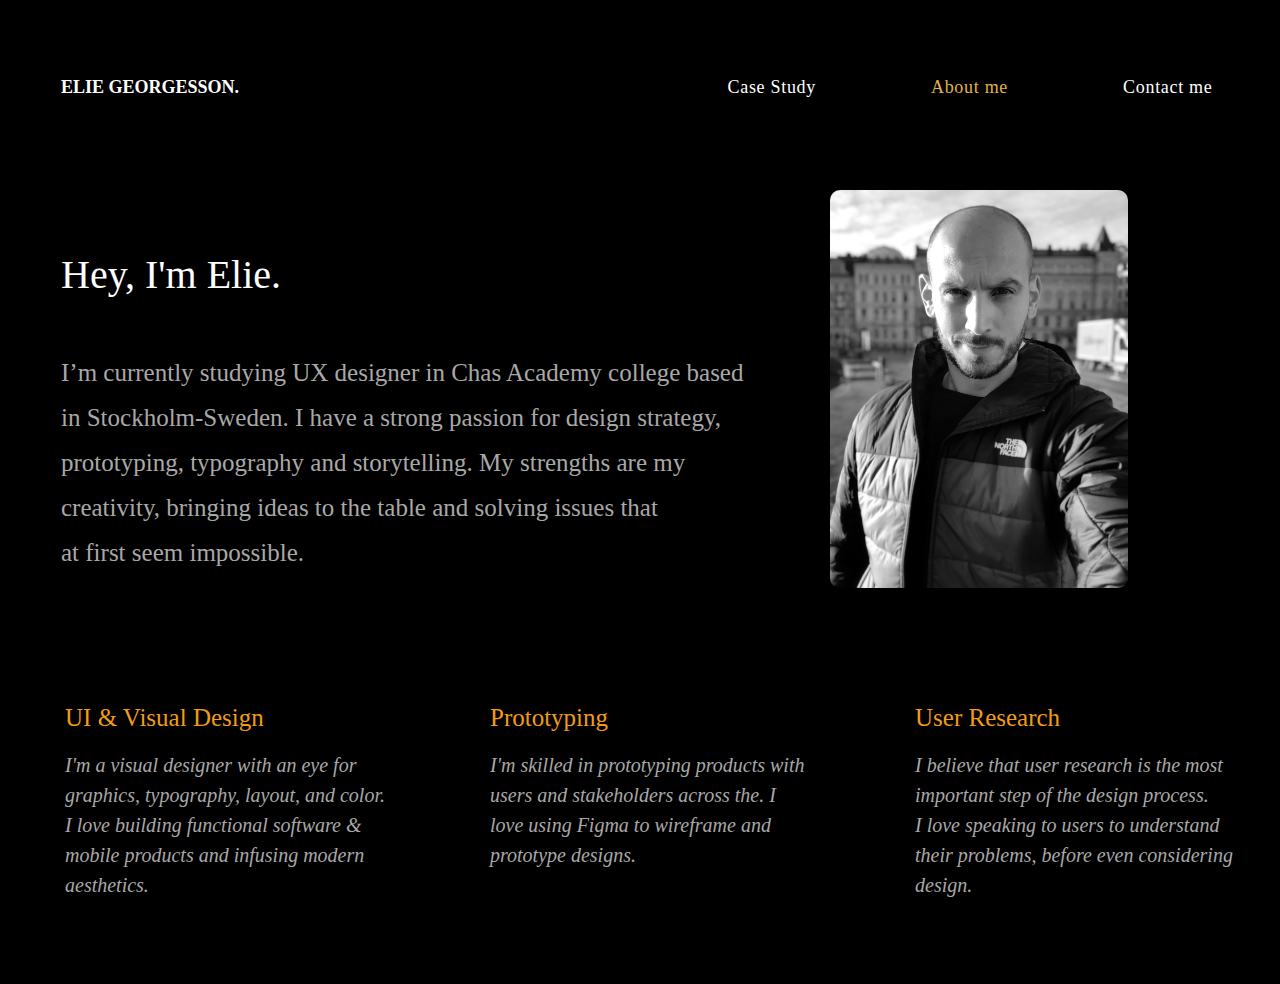
==== Aboutme.html @ 44b92f6e "first commit" ====
<!DOCTYPE html>
<html lang="en">

<head>
    <meta charset="UTF-8">
    <meta http-equiv="X-UA-Compatible" content="IE=edge">
    <meta name="viewport" content="width=device-width, initial-scale=1.0">
    <title>About Me</title>
    <link rel="stylesheet" href="style.css">

</head>

<body>


    <div class="eliegeorgesson2"> ELIE GEORGESSON.
        <a href="index.html"><span class="link"></span></a>
    </div>
    <!-- <div>-taggen som en behållare för HTML element med span class och a href för att kunna gå tillbacka till startsidan när man trycker på ELIE GEORGESSON.-->


    <nav>
        <a href="Casestudy.html">Case Study</a>
        <a href="Aboutme.html" style="color:#e0b445;">About me</a>
        <!-- Jag har använt style för att hjälpa användaren att veta på vilken sida finns dem. -->
        <a href="Contactme.html">Contact me</a>
    </nav>



    <div>
        <h1 id="Hey-Im-Elie">Hey, I'm Elie. </h1>
        <p1 id="Imstudying"> I’m currently studying UX designer in Chas Academy college based in
            Stockholm-Sweden.
            I have a strong passion for design strategy,<br> prototyping, typography and storytelling. My strengths
            are my <br>creativity, bringing ideas to the table and solving issues
            that<br> at first seem impossible.
        </p1>
    </div>
    <!-- h och p element med id för att kunna  styla det som jag vill i css. Dessutom br element för att kunna skapa radbrytning i texten -->

    <div>
        <img class="myprofile2" src="Image/Myporile2.jpg" alt="ElieGeorgesson picture" />
        <!-- src attribute för att ange var innehåll som ska laddas av webbsidan kan hittas -->
    </div>
    <div>
        <h2 id="UI">UI & Visual Design </h2>
        <p2 id="UIpro"> I'm a visual designer with an eye for graphics, typography, layout, and color. I
            love building functional software & mobile products and infusing modern aesthetics.</p2>

        <h3 id="Prototyping">Prototyping </h3>
        <p3 id="prototyping-products">I'm skilled in prototyping products with users and stakeholders across the. I
            love using Figma to wireframe and prototype designs.</p3>

        <h3 id="uxresearch">User Research </h3>
        <p3 id="user-research"> I believe that user research is the most important step of the design process.<br> I
            love speaking to users to understand their problems, before even considering design.
        </p3> <!--  p element med id för att kunna  styla det som jag vill i css-->


    </div>

</body>

</html>
---- style.css ----
body {
  background-color: #000000;
}

nav {

  position: absolute;
  width: 90px;
  height: 21px;
  left: 670px;
  top: 77px;
  min-width: 600px;
  display: flex;
  align-items: center;
  justify-content: space-around;
  margin: auto;

}

a {
  color: white;
  min-width: 60px;
  text-decoration: none;
  font-family: Roboto;
  color: #ffffff;
  font-size: 18px;
  letter-spacing: 0.7px;
  padding: 0px;
}

a:hover {
  color: #e0b445;
}

.elie-georgesson {
  position: absolute;
  width: 200px;
  height: 21px;
  left: 61px;
  top: 77px;
  font-family: Roboto;
  font-style: normal;
  font-weight: bold;
  font-size: 18px;
  line-height: 21px;
  color: white;
  margin: auto;
}

/* Media Query for Mobile Devices */
@media  (max-width: 480px) {
  div.elie-georgesson {
    position: absolute;
    width: 144px;
    height: 20px;
    left: 21px;
    top: 60px;
    font-family: Roboto;
    font-style: normal;
    font-weight: bold;
    font-size: 14px;
    line-height: 20px;

}
}

/* Media Query for Tablets Ipads portrait mode 
@media (min-width: 768px) and (max-width: 1024px){
  div.elie-georgesson {
    position: absolute;
    width: 200px;
    height: 21px;
    left: 61px;
    top: 77px;
    font-family: Roboto;
    font-style: normal;
    font-weight: bold;
    font-size: 14px;
    line-height: 21px;
    color: rgb(255, 255, 255);
    margin: auto;
    flex: content;
  }
}*/


.elie-georgeson-is-a {
  color: white;
  font-family: Rufina;
  font-size: 30px;
  font-weight: normal;
  position: absolute;
  width: 800px;
  height: 196px;
  left: 61px;
  top: 300px;
  line-height: 49px;
  margin: auto;
}

.span0 {
  color: #e0b445;
}

/* Media Query for Mobile Devices */
@media  (max-width: 480px) {
  .elie-georgeson-is-a {
    color: white;
    font-family: Rufina;
    font-size: 22px;
    font-weight: normal;
    position: absolute;
    width: 330px;
    height: 196px;
    left: 21px;
    top: 176px;
    line-height: 37px;
    text-justify: auto;
    word-spacing: 4px;
  }
  br{
    display: none;
  }
}

.myprofile {
  position: absolute;
  width: 381px;
  height: 529px;
  left: 750px;
  top: 150px;
  margin: auto;
}

/* Media Query for Mobile Devices */
@media  (max-width: 480px) {
  .myprofile {
    height: 361px;
    width: 247px;
    left: 67px;
    top: 391px;
    border-radius: 0px;
    position: absolute;
    left: 17.87%;
    right: 16.27%;
    top: 450px;
    bottom: 7.39%;
    width: auto;
  
    
  }
  
}

.flex-row-social-media-logos {
  align-items: center;
  display: flex;
  margin-left: 490px;
  margin-top: 700px;
  min-width: 200px;
  justify-content: initial;



}

.linkedin {

  width: 50px;
  height: 50px;
  margin: 20px;

}

.github {

  width: 34px;
  height: 34px;
  margin: 20px;

}

.twitter {

  width: 30px;
  height: 25px;
  margin: 20px;
}

.eliegeorgesson2 {
  position: absolute;
  width: 200px;
  height: 21px;
  left: 61px;
  top: 77px;
  font-family: Roboto;
  font-style: normal;
  font-weight: bold;
  font-size: 18px;
  line-height: 21px;
  color: white;
  margin: auto;
}

.link {
  position: absolute;
  width: 100%;
  height: 200%;
  top: 0;
  left: 0;
  z-index: 1;
}

#heartaerospaceuxuicasestudy {
  color: white;
  position: absolute;
  width: 511px;
  height: 51px;
  left: 47px;
  top: 250px;
  font-family: Roboto;
  font-style: normal;
  font-weight: bold;
  font-size: 30px;
  text-align: justify;
  text-indent: 17px;
  margin: auto;

}

#casestudydesciption {
  color: white;
  position: absolute;
  width: 511px;
  height: 136px;
  left: 61px;
  top: 330px;
  font-family: Roboto;
  font-style: normal;
  font-weight: lighter;
  font-size: 20px;
  line-height: 30px;
  text-align: justify;
  text-indent: 17px;
  margin: auto;

}

#commingsoon {
  color: white;
  opacity: 0.5;
  position: absolute;
  width: 511px;
  height: 51px;
  left: 400px;
  top: 500px;
  font-family: Roboto;
  font-style: normal;
  font-weight: bold;
  font-size: 20px;
  margin: auto;

}

#mockup {
  position: absolute;
  width: 500px;
  height: 400px;
  left: 725px;
  top: 180px;
  margin: auto;
}


#Hey-Im-Elie {
  color: white;
  font-family: Rufina;
  font-size: 40px;
  font-weight: normal;
  position: absolute;
  width: 300px;
  height: 196px;
  left: 61px;
  top: 250px;
  line-height: 49px;
  margin: auto;
}

#Imstudying {
  color: rgb(168, 168, 168);
  font-family: Roboto;
  font-size: 25px;
  font-weight: normal;
  position: absolute;
  width: 685px;
  height: 196px;
  left: 61px;
  top: 350px;
  line-height: 45px;
  margin: auto;
}

.myprofile2 {
  position: absolute;
  width: 298px;
  height: 398px;
  left: 830px;
  top: 190px;
  margin: auto;
  border-radius: 10px;
}

#UI {
  color: rgb(241, 156, 20);
  font-family: Roboto;
  font-size: 25px;
  font-weight: normal;
  position: absolute;
  width: 250px;
  height: 196px;
  left: 65px;
  top: 700px;
  line-height: 35px;
  margin: auto;
}

#UIpro {
  position: absolute;
  width: 320px;
  height: 234px;
  left: 65px;
  top: 750px;
  font-family: Roboto;
  font-style: italic;
  font-weight: 300;
  font-size: 20px;
  line-height: 30px;
  color: rgb(168, 168, 168);
  margin: auto;

}

#Prototyping {
  color: rgb(241, 156, 20);
  font-family: Roboto;
  font-size: 25px;
  font-weight: normal;
  position: absolute;
  width: 250px;
  height: 196px;
  left: 490px;
  top: 700px;
  line-height: 35px;
  margin: auto;
}

#prototyping-products {
  position: absolute;
  width: 320px;
  height: 234px;
  left: 490px;
  top: 750px;
  font-family: Roboto;
  font-style: italic;
  font-weight: 300;
  font-size: 20px;
  line-height: 30px;
  color: rgb(168, 168, 168);
  margin: auto;
}

#uxresearch {
  color: rgb(241, 156, 20);
  font-family: Roboto;
  font-size: 25px;
  font-weight: normal;
  position: absolute;
  width: 250px;
  height: 196px;
  left: 915px;
  top: 700px;
  line-height: 35px;
  margin: auto;
}

#user-research {
  position: absolute;
  width: 320px;
  height: 234px;
  left: 915px;
  top: 750px;
  font-family: Roboto;
  font-style: italic;
  font-weight: 300;
  font-size: 20px;
  line-height: 30px;
  color: rgb(168, 168, 168);
  margin: auto;
}

#inputname {
  background-color: black;
  font-size: 18px;
  color: white;
  border-color: white;
  border-radius: 4px;
  position: absolute;
  width: 850px;
  height: 40px;
  left: 200px;
  top: 240px;
  margin: auto;
}

#yourname {
  color: white;
  font-size: 18px;
  letter-spacing: 0.7px;
  position: absolute;
  width: 700px;
  height: 40px;
  left: 200px;
  top: 200px;
  margin: auto;
  font-family: Roboto;

}

#inputemail {
  background-color: black;
  font-size: 18px;
  color: rgb(255, 255, 255);
  border-color: white;
  border-radius: 4px;
  position: absolute;
  width: 850px;
  height: 40px;
  left: 200px;
  top: 380px;
  margin: auto;
}

#youremail {
  color: white;
  font-size: 18px;
  letter-spacing: 0.7px;
  position: absolute;
  width: 700px;
  height: 40px;
  left: 200px;
  top: 340px;
  margin: auto;
  font-family: Roboto;

}

#inputsubject {
  background-color: black;
  font-size: 18px;
  color: white;
  border-color: white;
  border-radius: 4px;
  position: absolute;
  width: 850px;
  height: 40px;
  left: 200px;
  top: 520px;
  margin: auto;
}

#subject {
  color: white;
  font-size: 18px;
  letter-spacing: 0.7px;
  position: absolute;
  width: 700px;
  height: 40px;
  left: 200px;
  top: 480px;
  margin: auto;
  font-family: Roboto;

}

#inputmessage {
  background-color: black;
  font-size: 18px;
  color: white;
  border-color: white;
  border-radius: 4px;
  position: absolute;
  width: 850px;
  height: 250px;
  left: 200px;
  top: 700px;


}

#yourmessage {
  color: white;
  font-size: 18px;
  letter-spacing: 0.7px;
  position: absolute;
  width: 700px;
  height: 40px;
  left: 200px;
  top: 650px;
  margin: auto;
  font-family: Roboto;

}

#sendbutton {

  position: relative;
  left: 190px;
  border: none;
  color: black;
  padding: 16px 32px;
  text-align: center;
  display: inline-block;
  margin: 1000px 2px 50px;
  cursor: pointer;
  font-size: 18px;
  width: 150px;
  border-radius: 5px;
  font-family: Roboto;

}
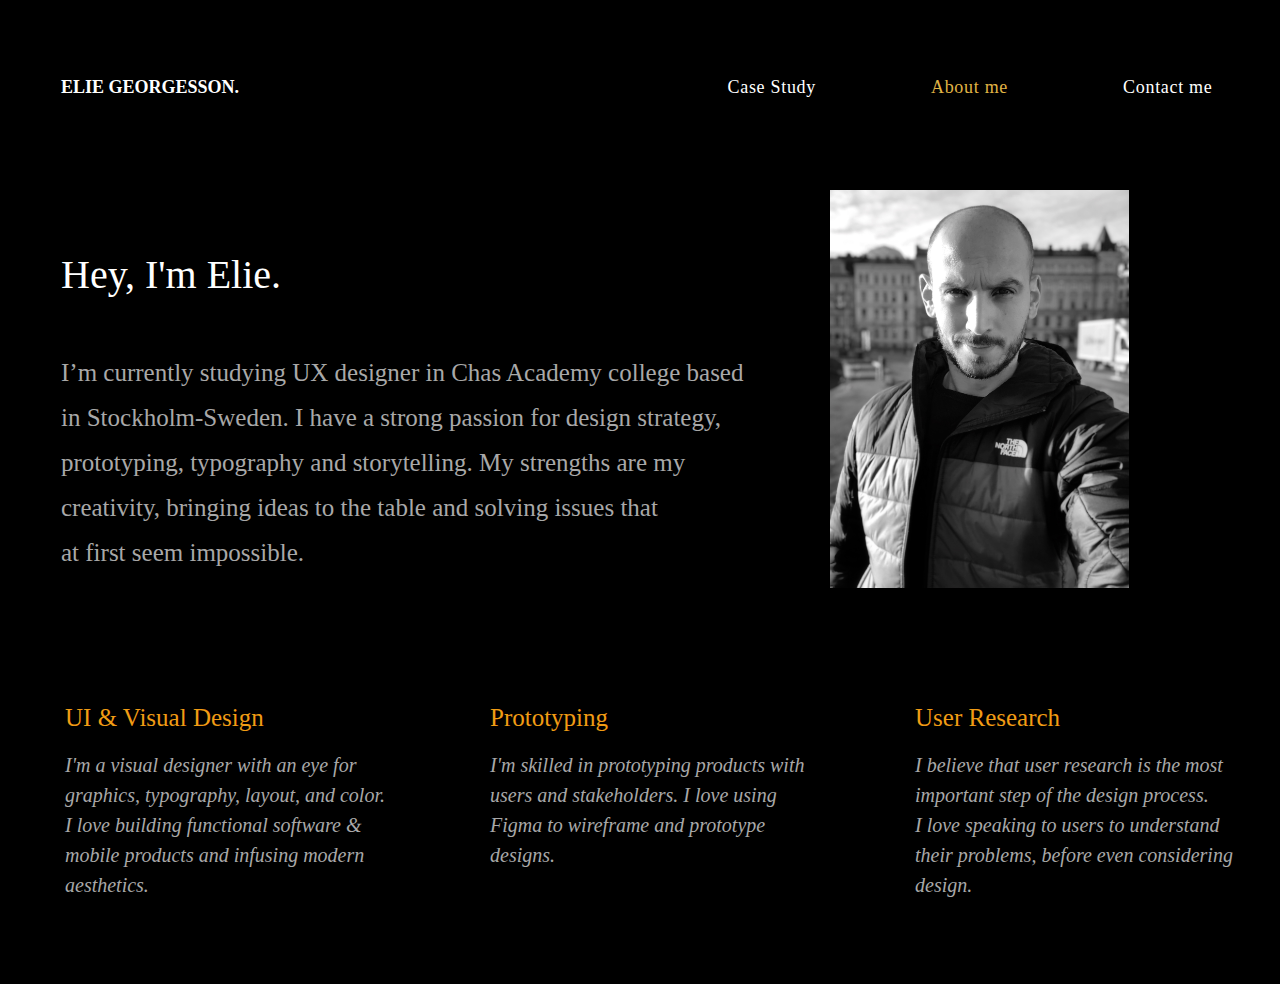
==== commit 4183b244: "Js" ====
--- a/Aboutme.html
+++ b/Aboutme.html
@@ -12,53 +12,78 @@
 
 <body>
 
+    <header>
+        <div class="eliegeorgesson2"> ELIE GEORGESSON.
+            <a href="index.html"><span class="link"></span></a>
+        </div>
 
-    <div class="eliegeorgesson2"> ELIE GEORGESSON.
-        <a href="index.html"><span class="link"></span></a>
-    </div>
-    <!-- <div>-taggen som en behållare för HTML element med span class och a href för att kunna gå tillbacka till startsidan när man trycker på ELIE GEORGESSON.-->
+        <!-- <div>-taggen som en behållare för HTML element med span class och a href för att kunna gå tillbacka till startsidan när man trycker på ELIE GEORGESSON.-->
 
 
-    <nav>
-        <a href="Casestudy.html">Case Study</a>
-        <a href="Aboutme.html" style="color:#e0b445;">About me</a>
-        <!-- Jag har använt style för att hjälpa användaren att veta på vilken sida finns dem. -->
-        <a href="Contactme.html">Contact me</a>
-    </nav>
+        <div class="navigationbar">
+            <nav>
+                <a href="Casestudy.html">Case Study</a>
+                <a href="Aboutme.html" style="color:#e0b445;">About me</a>
+                <!-- Jag har använt style för att hjälpa användaren att veta på vilken sida finns dem. -->
+                <a href="Contactme.html">Contact me</a>
+            </nav>
+        </div>
+    </header>
 
 
+    <section>
+        <div>
+            <h1 id="Hey-Im-Elie">Hey, I'm Elie. </h1>
+            <p1 id="Imstudying"> I’m currently studying UX designer in Chas Academy college based in
+                Stockholm-Sweden.
+                I have a strong passion for design strategy,<br> prototyping, typography and storytelling. My strengths
+                are my <br>creativity, bringing ideas to the table and solving issues
+                that<br> at first seem impossible.
+            </p1>
+        </div>
+        <!-- h och p element med id för att kunna  styla det som jag vill i css. Dessutom br element för att kunna skapa radbrytning i texten -->
+        <figure>
+            <div>
+                <img class="myprofile2" src="Image/Myporile2.jpg" alt="ElieGeorgesson picture" />
+                <!-- src attribute för att ange var innehåll som ska laddas av webbsidan kan hittas -->
+            </div>
+        </figure>
+        <div>
+            <h2 id="UI">UI & Visual Design </h2>
+            <p2 id="UIpro"> I'm a visual designer with an eye for graphics, typography, layout, and color. I
+                love building functional software & mobile products and infusing modern aesthetics.</p2>
 
-    <div>
-        <h1 id="Hey-Im-Elie">Hey, I'm Elie. </h1>
-        <p1 id="Imstudying"> I’m currently studying UX designer in Chas Academy college based in
-            Stockholm-Sweden.
-            I have a strong passion for design strategy,<br> prototyping, typography and storytelling. My strengths
-            are my <br>creativity, bringing ideas to the table and solving issues
-            that<br> at first seem impossible.
-        </p1>
-    </div>
-    <!-- h och p element med id för att kunna  styla det som jag vill i css. Dessutom br element för att kunna skapa radbrytning i texten -->
+            <h3 id="Prototyping">Prototyping </h3>
+            <p3 id="prototyping-products">I'm skilled in prototyping products with users and stakeholders. I
+                love using Figma to wireframe and prototype designs.</p3>
 
-    <div>
-        <img class="myprofile2" src="Image/Myporile2.jpg" alt="ElieGeorgesson picture" />
-        <!-- src attribute för att ange var innehåll som ska laddas av webbsidan kan hittas -->
-    </div>
-    <div>
-        <h2 id="UI">UI & Visual Design </h2>
-        <p2 id="UIpro"> I'm a visual designer with an eye for graphics, typography, layout, and color. I
-            love building functional software & mobile products and infusing modern aesthetics.</p2>
-
-        <h3 id="Prototyping">Prototyping </h3>
-        <p3 id="prototyping-products">I'm skilled in prototyping products with users and stakeholders across the. I
-            love using Figma to wireframe and prototype designs.</p3>
-
-        <h3 id="uxresearch">User Research </h3>
-        <p3 id="user-research"> I believe that user research is the most important step of the design process.<br> I
-            love speaking to users to understand their problems, before even considering design.
-        </p3> <!--  p element med id för att kunna  styla det som jag vill i css-->
+            <h3 id="uxresearch">User Research </h3>
+            <p3 id="user-research"> I believe that user research is the most important step of the design process.<br> I
+                love speaking to users to understand their problems, before even considering design.
+            </p3> <!--  p element med id för att kunna  styla det som jag vill i css-->
 
 
-    </div>
+        </div>
+    </section>
+
+    <header>
+        <!-- navigation bar för mobil -->
+
+        <input type="checkbox" id="active">
+        <label for="active" class="menu-btn"><span></span> </label>
+        <label for="active" class="close"></label>
+
+        <div class="wrapper">
+
+            <ul>
+
+                <li><a href="Casestudy.html">Case Study</a></li>
+                <li><a href="Aboutme.html">About me</a></li>
+                <li><a href="Contactme.html">Contact me</a></li>
+
+            </ul>
+        </div>
+    </header>
 
 </body>
 
--- a/style.css
+++ b/style.css
@@ -17,6 +17,7 @@
 
 }
 
+
 a {
   color: white;
   min-width: 60px;
@@ -26,7 +27,23 @@
   font-size: 18px;
   letter-spacing: 0.7px;
   padding: 0px;
-}
+
+}
+
+/* Media Query for Mobile Devices for a*/
+@media (max-width: 480px) {
+  div.navigationbar {
+    display: none;
+  }
+}
+
+/* Media Query for Tablets Ipads portrait mode */
+@media (min-width: 768px) and (max-width: 1024px) {
+  div.navigationbar {
+    display: none;
+  }
+}
+
 
 a:hover {
   color: #e0b445;
@@ -43,12 +60,12 @@
   font-weight: bold;
   font-size: 18px;
   line-height: 21px;
-  color: white;
+  color: rgb(255, 255, 255);
   margin: auto;
 }
 
 /* Media Query for Mobile Devices */
-@media  (max-width: 480px) {
+@media (max-width: 480px) {
   div.elie-georgesson {
     position: absolute;
     width: 144px;
@@ -61,27 +78,29 @@
     font-size: 14px;
     line-height: 20px;
 
-}
-}
-
-/* Media Query for Tablets Ipads portrait mode 
-@media (min-width: 768px) and (max-width: 1024px){
+  }
+}
+
+/* Media Query for Tablets Ipads portrait mode */
+@media (min-width: 768px) and (max-width: 1024px) {
   div.elie-georgesson {
     position: absolute;
     width: 200px;
     height: 21px;
     left: 61px;
-    top: 77px;
+    top: 65px;
     font-family: Roboto;
     font-style: normal;
     font-weight: bold;
-    font-size: 14px;
+    font-size: 18px;
     line-height: 21px;
     color: rgb(255, 255, 255);
     margin: auto;
-    flex: content;
-  }
-}*/
+
+  }
+}
+
+
 
 
 .elie-georgeson-is-a {
@@ -102,10 +121,12 @@
   color: #e0b445;
 }
 
+
+
 /* Media Query for Mobile Devices */
-@media  (max-width: 480px) {
+@media (max-width: 480px) {
   .elie-georgeson-is-a {
-    color: white;
+    color: rgb(255, 255, 255);
     font-family: Rufina;
     font-size: 22px;
     font-weight: normal;
@@ -113,12 +134,34 @@
     width: 330px;
     height: 196px;
     left: 21px;
-    top: 176px;
+    top: 170px;
     line-height: 37px;
     text-justify: auto;
     word-spacing: 4px;
   }
-  br{
+
+  br {
+    display: none;
+  }
+}
+
+/* Media Query for Tablets Ipads portrait mode */
+@media (min-width: 768px) and (max-width: 1024px) {
+  .elie-georgeson-is-a {
+    color: rgb(255, 255, 255);
+    font-family: Rufina;
+    font-size: 30px;
+    font-weight: normal;
+    position: absolute;
+    width: 600px;
+    height: 196px;
+    left: 61px;
+    top: 280px;
+    line-height: 49px;
+
+  }
+
+  br {
     display: none;
   }
 }
@@ -133,24 +176,38 @@
 }
 
 /* Media Query for Mobile Devices */
-@media  (max-width: 480px) {
+@media (max-width: 480px) {
   .myprofile {
     height: 361px;
     width: 247px;
     left: 67px;
-    top: 391px;
+    top: 480px;
     border-radius: 0px;
     position: absolute;
-    left: 17.87%;
-    right: 16.27%;
-    top: 450px;
     bottom: 7.39%;
     width: auto;
-  
-    
-  }
-  
-}
+
+  }
+
+}
+
+/* Media Query for Tablets Ipads portrait mode */
+@media (min-width: 768px) and (max-width: 1024px) {
+  .myprofile {
+
+    position: absolute;
+    width: 499px;
+    height: 693px;
+    left: 155px;
+    top: 750px;
+    border-radius: 0px;
+    position: absolute;
+    bottom: 7.39%;
+    width: auto;
+  }
+
+}
+
 
 .flex-row-social-media-logos {
   align-items: center;
@@ -159,10 +216,32 @@
   margin-top: 700px;
   min-width: 200px;
   justify-content: initial;
-
-
-
-}
+}
+
+
+/* Media Query for Mobile Devices */
+@media (max-width: 767px) {
+
+  div.flex-row-social-media-logos {
+    display: none;
+  }
+}
+
+/* Media Query for Tablets Ipads portrait mode*/
+@media (min-width: 768px) and (max-width: 1024px) {
+
+  div.flex-row-social-media-logos {
+    align-items: center;
+    display: flex;
+    margin-left: 240px;
+    margin-top: 1280px;
+    min-width: 200px;
+    justify-content: initial;
+
+  }
+
+}
+
 
 .linkedin {
 
@@ -202,6 +281,23 @@
   margin: auto;
 }
 
+/* Media Query for Mobile Devices */
+@media (max-width: 480px) {
+  div.eliegeorgesson2 {
+    position: absolute;
+    width: 144px;
+    height: 20px;
+    left: 21px;
+    top: 60px;
+    font-family: Roboto;
+    font-style: normal;
+    font-weight: bold;
+    font-size: 14px;
+    line-height: 20px;
+
+  }
+}
+
 .link {
   position: absolute;
   width: 100%;
@@ -228,10 +324,30 @@
 
 }
 
+/* Media Query for Mobile Devices for a*/
+@media (max-width: 480px) {
+  #heartaerospaceuxuicasestudy {
+
+    position: absolute;
+    left: 25px;
+    width: 313px;
+    height: 31px;
+    font-family: Roboto;
+    font-style: normal;
+    font-weight: bold;
+    font-size: 18px;
+    line-height: 170.19%;
+    text-align: justify;
+    text-indent: 0px;
+    top: 670px;
+    color: #FFFFFF;
+  }
+}
+
 #casestudydesciption {
   color: white;
   position: absolute;
-  width: 511px;
+  width: 600px;
   height: 136px;
   left: 61px;
   top: 330px;
@@ -239,20 +355,41 @@
   font-style: normal;
   font-weight: lighter;
   font-size: 20px;
-  line-height: 30px;
-  text-align: justify;
-  text-indent: 17px;
-  margin: auto;
-
-}
+  line-height: 40px;
+
+
+  margin: auto;
+
+}
+
+/* Media Query for Mobile Devices for a*/
+@media(max-width: 480px) {
+  #casestudydesciption {
+    position: absolute;
+    width: 313px;
+    height: 149px;
+    left: 28px;
+    font-family: Roboto;
+    font-style: normal;
+    font-weight: 300;
+    font-size: 18px;
+    line-height: 170.19%;
+    text-indent: 0px;
+    top: 720px;
+    color: #FFFFFF;
+    text-align: left;
+
+  }
+}
+
 
 #commingsoon {
   color: white;
   opacity: 0.5;
   position: absolute;
   width: 511px;
-  height: 51px;
-  left: 400px;
+  height: 200px;
+  left: 445px;
   top: 500px;
   font-family: Roboto;
   font-style: normal;
@@ -262,7 +399,26 @@
 
 }
 
-#mockup {
+/* Media Query for Mobile Devices for a*/
+@media(max-width: 480px) {
+  #commingsoon {
+    color: rgb(255, 255, 255);
+    opacity: 0.5;
+    position: absolute;
+    width: 125px;
+    height: 51px;
+    left: 210px;
+    top: 930px;
+    font-family: Roboto;
+    font-style: normal;
+    font-weight: bold;
+    font-size: 14px;
+    margin: auto;
+
+  }
+}
+
+/*#mockup {
   position: absolute;
   width: 500px;
   height: 400px;
@@ -270,6 +426,19 @@
   top: 180px;
   margin: auto;
 }
+
+ Media Query for Mobile Devices for a
+@media(max-width: 480px) {
+  #mockup {
+    position: absolute;
+    width: 306px;
+    height: 240px;
+    left: 30px;
+    top: 180px;
+
+  }
+}*/
+
 
 
 #Hey-Im-Elie {
@@ -286,6 +455,26 @@
   margin: auto;
 }
 
+/* Media Query for Mobile Devices for a*/
+@media (max-width: 480px) {
+  #Hey-Im-Elie {
+
+    position: absolute;
+    left: 21px;
+    width: 313px;
+    height: 31px;
+    font-family: Roboto;
+    font-style: normal;
+    font-weight: bold;
+    font-size: 25px;
+    line-height: 170.19%;
+    text-align: justify;
+    text-indent: 0px;
+    top: 500px;
+    color: #FFFFFF;
+  }
+}
+
 #Imstudying {
   color: rgb(168, 168, 168);
   font-family: Roboto;
@@ -300,14 +489,46 @@
   margin: auto;
 }
 
+/* Media Query for Mobile Devices for a*/
+@media(max-width: 480px) {
+  #Imstudying {
+    position: absolute;
+    width: 320px;
+    height: 149px;
+    left: 21px;
+    font-family: Roboto;
+    font-style: normal;
+    font-weight: 300;
+    font-size: 18px;
+    line-height: 170.19%;
+    text-indent: 0px;
+    top: 550px;
+    color: #ffffff;
+    text-align: left;
+
+  }
+}
+
 .myprofile2 {
   position: absolute;
-  width: 298px;
+  width: 298.96px;
   height: 398px;
   left: 830px;
   top: 190px;
   margin: auto;
-  border-radius: 10px;
+
+}
+
+/* Media Query for Mobile Devices for a*/
+@media(max-width: 480px) {
+  .myprofile2 {
+    position: absolute;
+    width: 229.9px;
+    height: 306px;
+    left: 70px;
+    top: 150px;
+
+  }
 }
 
 #UI {
@@ -324,6 +545,23 @@
   margin: auto;
 }
 
+/* Media Query for Mobile Devices for a*/
+@media(max-width: 480px) {
+  #UI {
+    color: rgb(241, 156, 20);
+    font-family: Roboto;
+    font-size: 25px;
+    font-weight: normal;
+    position: absolute;
+    width: 250px;
+    height: 196px;
+    left: 21px;
+    top: 850px;
+    line-height: 35px;
+    margin: auto;
+  }
+}
+
 #UIpro {
   position: absolute;
   width: 320px;
@@ -340,6 +578,25 @@
 
 }
 
+/* Media Query for Mobile Devices for a*/
+@media(max-width: 480px) {
+  #UIpro {
+    position: absolute;
+    width: 320px;
+    height: 234px;
+    left: 21px;
+    top: 900px;
+    font-family: Roboto;
+    font-style: italic;
+    font-weight: 300;
+    font-size: 20px;
+    line-height: 30px;
+    color: rgb(168, 168, 168);
+    margin: auto;
+
+  }
+}
+
 #Prototyping {
   color: rgb(241, 156, 20);
   font-family: Roboto;
@@ -354,6 +611,23 @@
   margin: auto;
 }
 
+/* Media Query for Mobile Devices for a*/
+@media(max-width: 480px) {
+  #Prototyping {
+    color: rgb(241, 156, 20);
+    font-family: Roboto;
+    font-size: 25px;
+    font-weight: normal;
+    position: absolute;
+    width: 250px;
+    height: 196px;
+    left: 21px;
+    top: 1100px;
+    line-height: 35px;
+    margin: auto;
+  }
+}
+
 #prototyping-products {
   position: absolute;
   width: 320px;
@@ -369,6 +643,25 @@
   margin: auto;
 }
 
+/* Media Query for Mobile Devices for a*/
+@media(max-width: 480px) {
+  #prototyping-products {
+    position: absolute;
+    width: 320px;
+    height: 234px;
+    left: 21px;
+    top: 1150px;
+    font-family: Roboto;
+    font-style: italic;
+    font-weight: 300;
+    font-size: 20px;
+    line-height: 30px;
+    color: rgb(168, 168, 168);
+    margin: auto;
+
+  }
+}
+
 #uxresearch {
   color: rgb(241, 156, 20);
   font-family: Roboto;
@@ -383,6 +676,23 @@
   margin: auto;
 }
 
+/* Media Query for Mobile Devices for a*/
+@media(max-width: 480px) {
+  #uxresearch {
+    color: rgb(241, 156, 20);
+    font-family: Roboto;
+    font-size: 25px;
+    font-weight: normal;
+    position: absolute;
+    width: 250px;
+    height: 196px;
+    left: 21px;
+    top: 1350px;
+    line-height: 35px;
+    margin: auto;
+  }
+}
+
 #user-research {
   position: absolute;
   width: 320px;
@@ -398,11 +708,33 @@
   margin: auto;
 }
 
+/* Media Query for Mobile Devices for a*/
+@media(max-width: 480px) {
+  #user-research {
+    position: absolute;
+    width: 320px;
+    height: 234px;
+    left: 21px;
+    top: 1400px;
+    font-family: Roboto;
+    font-style: italic;
+    font-weight: 300;
+    font-size: 20px;
+    line-height: 30px;
+    color: rgb(168, 168, 168);
+    margin: auto;
+
+  }
+}
+
+
+
+
 #inputname {
   background-color: black;
   font-size: 18px;
   color: white;
-  border-color: white;
+  border-color: rgb(255, 255, 255);
   border-radius: 4px;
   position: absolute;
   width: 850px;
@@ -412,8 +744,25 @@
   margin: auto;
 }
 
+/* Media Query for Mobile Devices for a*/
+@media(max-width: 480px) {
+  #inputname {
+    background-color: black;
+    font-size: 18px;
+    color: white;
+    border-color: rgb(255, 255, 255);
+    border-radius: 4px;
+    position: absolute;
+    width: 300px;
+    height: 40px;
+    left: 21px;
+    top: 240px;
+    margin: auto;
+  }
+}
+
 #yourname {
-  color: white;
+  color: rgb(255, 255, 255);
   font-size: 18px;
   letter-spacing: 0.7px;
   position: absolute;
@@ -424,6 +773,23 @@
   margin: auto;
   font-family: Roboto;
 
+}
+
+/* Media Query for Mobile Devices for a*/
+@media(max-width: 480px) {
+  #yourname {
+    color: rgb(255, 255, 255);
+    font-size: 18px;
+    letter-spacing: 0.7px;
+    position: absolute;
+    width: 175px;
+    height: 40px;
+    left: 21px;
+    top: 200px;
+    margin: auto;
+    font-family: Roboto;
+
+  }
 }
 
 #inputemail {
@@ -440,18 +806,52 @@
   margin: auto;
 }
 
+/* Media Query for Mobile Devices for a*/
+@media(max-width: 480px) {
+  #inputemail {
+    background-color: black;
+    font-size: 18px;
+    color: white;
+    border-color: rgb(255, 255, 255);
+    border-radius: 4px;
+    position: absolute;
+    width: 300px;
+    height: 40px;
+    left: 21px;
+    top: 380px;
+    margin: auto;
+  }
+}
+
 #youremail {
   color: white;
   font-size: 18px;
   letter-spacing: 0.7px;
   position: absolute;
-  width: 700px;
+  width: 300px;
   height: 40px;
   left: 200px;
   top: 340px;
   margin: auto;
   font-family: Roboto;
 
+}
+
+/* Media Query for Mobile Devices for a*/
+@media(max-width: 480px) {
+  #youremail {
+    color: white;
+    font-size: 18px;
+    letter-spacing: 0.7px;
+    position: absolute;
+    width: 175px;
+    height: 40px;
+    left: 21px;
+    top: 340px;
+    margin: auto;
+    font-family: Roboto;
+
+  }
 }
 
 #inputsubject {
@@ -468,6 +868,23 @@
   margin: auto;
 }
 
+/* Media Query for Mobile Devices for a*/
+@media(max-width: 480px) {
+  #inputsubject {
+    background-color: black;
+    font-size: 18px;
+    color: white;
+    border-color: white;
+    border-radius: 4px;
+    position: absolute;
+    width: 300px;
+    height: 40px;
+    left: 21px;
+    top: 520px;
+    margin: auto;
+  }
+}
+
 #subject {
   color: white;
   font-size: 18px;
@@ -480,6 +897,24 @@
   margin: auto;
   font-family: Roboto;
 
+}
+
+/* Media Query for Mobile Devices for a*/
+@media(max-width: 480px) {
+  #subject {
+    color: white;
+    font-size: 18px;
+    letter-spacing: 0.7px;
+    position: absolute;
+    width: 175px;
+    height: 40px;
+    left: 21px;
+    top: 480px;
+    ;
+    margin: auto;
+    font-family: Roboto;
+
+  }
 }
 
 #inputmessage {
@@ -493,8 +928,22 @@
   height: 250px;
   left: 200px;
   top: 700px;
-
-
+}
+
+/* Media Query for Mobile Devices for a*/
+@media(max-width: 480px) {
+  #inputmessage {
+    background-color: black;
+    font-size: 18px;
+    color: white;
+    border-color: white;
+    border-radius: 4px;
+    position: absolute;
+    width: 300px;
+    height: 250px;
+    left: 21px;
+    top: 700px;
+  }
 }
 
 #yourmessage {
@@ -509,6 +958,23 @@
   margin: auto;
   font-family: Roboto;
 
+}
+
+/* Media Query for Mobile Devices for a*/
+@media(max-width: 480px) {
+  #yourmessage {
+    color: white;
+    font-size: 18px;
+    letter-spacing: 0.7px;
+    position: absolute;
+    width: 175px;
+    height: 40px;
+    left: 21px;
+    top: 650px;
+    margin: auto;
+    font-family: Roboto;
+
+  }
 }
 
 #sendbutton {
@@ -528,3 +994,529 @@
   font-family: Roboto;
 
 }
+
+
+/* Media Query for Mobile Devices for a*/
+@media(max-width: 480px) {
+  #sendbutton {
+
+    position: relative;
+    left: 190px;
+    color: black;
+    padding: 16px 32px;
+    text-align: center;
+    margin: 1000px 2px 50px;
+    cursor: pointer;
+    font-size: 18px;
+    width: 150px;
+    border-radius: 5px;
+    font-family: Roboto;
+    left: 21px;
+
+  }
+}
+
+
+/* Media Query for Tablets Ipads portrait mode (hamburgare menu) */
+@media (mn-width: 768px) and (max-width: 1024px) {
+  div.wrapper {
+    display: none;
+  }
+
+  #active {
+    display: none;
+  }
+
+  .menu-btn {
+    display: none;
+
+  }
+
+  .close {
+    display: none;
+
+  }
+}
+
+.wrapper {
+  position: fixed;
+  top: 0;
+  right: -100%;
+  height: 100%;
+  width: 100%;
+  background: rgb(0, 0, 0);
+  transition: all 0.6s ease-in-out;
+
+}
+
+#active:checked~.wrapper {
+
+  right: 0;
+}
+
+.menu-btn {
+
+
+  position: absolute;
+  z-index: 2;
+  right: 30px;
+  top: 45px;
+  height: 50px;
+  width: 50px;
+  text-align: center;
+  line-height: 50px;
+  border-radius: 20%;
+  font-size: 20px;
+  cursor: pointer;
+  transition: all 0.2s ease-in-out;
+
+}
+
+
+.menu-btn span,
+.menu-btn:before,
+.menu-btn:after {
+  content: "";
+  position: absolute;
+  top: calc(50% - 1px);
+  left: 30%;
+  width: 40%;
+  border-bottom: 2px solid #fff;
+  transition: transform .6s cubic-bezier(0.215, 0.61, 0.355, 1);
+}
+
+.menu-btn:before {
+  transform: translateY(-8px);
+}
+
+.menu-btn:after {
+  transform: translateY(8px);
+}
+
+
+.close {
+  z-index: 1;
+  width: 100%;
+  height: 100%;
+  pointer-events: none;
+  transition: background .6s;
+}
+
+/* closing animation */
+#active:checked+.menu-btn span {
+  transform: scaleX(0);
+}
+
+#active:checked+.menu-btn:before {
+  transform: rotate(45deg);
+  border-color: #fff;
+}
+
+#active:checked+.menu-btn:after {
+  transform: rotate(-45deg);
+  border-color: #fff;
+}
+
+.wrapper ul {
+  position: absolute;
+  top: 60%;
+  left: 100px;
+  height: 90%;
+  transform: translate(-50%, -50%);
+  list-style: none;
+  text-align: center;
+}
+
+.wrapper ul li {
+  height: 10%;
+  margin: 15px 0;
+}
+
+.wrapper ul li a {
+  text-decoration: none;
+  font-size: 20px;
+  width: 200px;
+  font-weight: 500;
+  padding: 5px 30px;
+  color: rgb(255, 255, 255);
+  border-radius: 50px;
+  position: absolute;
+  line-height: 50px;
+  margin: 5px 30px;
+  opacity: 0;
+  transition: all 0.3s ease;
+  transition: transform .4s cubic-bezier(0.215, 0.61, 0.355, 1);
+}
+
+
+.wrapper ul li a:after {
+  position: absolute;
+  content: "";
+  background: none;
+  width: 100%;
+  height: 100%;
+  left: 0;
+  top: 0;
+  transform: scaleY(0);
+  z-index: -1;
+  transition: transform 0.3s ease;
+}
+
+.wrapper ul li a:hover:after {
+  transform: scaleY(1);
+}
+
+.wrapper ul li a:hover {
+  color: #e0b445;
+}
+
+input[type="checkbox"] {
+  display: none;
+}
+
+.content {
+  position: absolute;
+  top: 50%;
+  left: 50%;
+  transform: translate(-50%, -50%);
+  z-index: -1;
+  text-align: center;
+  width: 100%;
+  color: #000000;
+}
+
+.content .title {
+  font-size: 20px;
+  font-weight: 700;
+}
+
+.content p {
+  font-size: 35px;
+  font-weight: 600;
+}
+
+#active:checked~.wrapper ul li a {
+  opacity: 1;
+}
+
+.wrapper ul li a {
+  transition: opacity 1.2s, transform 1.2s cubic-bezier(0.215, 0.61, 0.355, 1);
+  transform: translateX(100px);
+}
+
+#active:checked~.wrapper ul li a {
+  transform: none;
+  transition-timing-function: ease, cubic-bezier(.1, 1.3, .3, 1);
+  transition-delay: .6s;
+  transform: translateX(-100px);
+}
+
+/* Media Query for Mobile Devices hamburger menu */
+
+@media (min-width: 821px) {
+  div.wrapper {
+    display: none;
+  }
+
+  #active {
+    display: none;
+  }
+
+  .menu-btn {
+    display: none;
+
+  }
+
+  .close {
+    display: none;
+
+  }
+}
+
+.wrapper {
+  position: fixed;
+  top: 0;
+  right: -100%;
+  height: 100%;
+  width: 100%;
+  background: rgb(0, 0, 0);
+  transition: all 0.6s ease-in-out;
+
+}
+
+#active:checked~.wrapper {
+
+  right: 0;
+}
+
+.menu-btn {
+
+
+  position: absolute;
+  z-index: 2;
+  right: 30px;
+  top: 45px;
+  height: 50px;
+  width: 50px;
+  text-align: center;
+  line-height: 50px;
+  border-radius: 20%;
+  font-size: 20px;
+  cursor: pointer;
+  transition: all 0.2s ease-in-out;
+
+}
+
+
+.menu-btn span,
+.menu-btn:before,
+.menu-btn:after {
+  content: "";
+  position: absolute;
+  top: calc(50% - 1px);
+  left: 30%;
+  width: 40%;
+  border-bottom: 2px solid #fff;
+  transition: transform .6s cubic-bezier(0.215, 0.61, 0.355, 1);
+}
+
+.menu-btn:before {
+  transform: translateY(-8px);
+}
+
+.menu-btn:after {
+  transform: translateY(8px);
+}
+
+
+.close {
+  z-index: 1;
+  width: 100%;
+  height: 100%;
+  pointer-events: none;
+  transition: background .6s;
+}
+
+/* closing animation */
+#active:checked+.menu-btn span {
+  transform: scaleX(0);
+}
+
+#active:checked+.menu-btn:before {
+  transform: rotate(45deg);
+  border-color: #fff;
+}
+
+#active:checked+.menu-btn:after {
+  transform: rotate(-45deg);
+  border-color: #fff;
+}
+
+.wrapper ul {
+  position: absolute;
+  top: 60%;
+  left: 130px;
+  height: 90%;
+  transform: translate(-50%, -50%);
+  list-style: none;
+  text-align: center;
+}
+
+.wrapper ul li {
+  height: 10%;
+  margin: 15px 0;
+}
+
+.wrapper ul li a {
+  text-decoration: none;
+  font-size: 20px;
+  width: 200px;
+  font-weight: 500;
+  padding: 5px 30px;
+  color: rgb(255, 255, 255);
+  border-radius: 50px;
+  position: absolute;
+  line-height: 50px;
+  margin: 5px 30px;
+  opacity: 0;
+  transition: all 0.3s ease;
+  transition: transform .4s cubic-bezier(0.215, 0.61, 0.355, 1);
+}
+
+
+.wrapper ul li a:after {
+  position: absolute;
+  content: "";
+  background: none;
+  width: 100%;
+  height: 100%;
+  left: 0;
+  top: 0;
+  transform: scaleY(0);
+  z-index: -1;
+  transition: transform 0.3s ease;
+}
+
+.wrapper ul li a:hover:after {
+  transform: scaleY(1);
+}
+
+.wrapper ul li a:hover {
+  color: #e0b445;
+}
+
+input[type="checkbox"] {
+  display: none;
+}
+
+.content {
+  position: absolute;
+  top: 50%;
+  left: 50%;
+  transform: translate(-50%, -50%);
+  z-index: -1;
+  text-align: center;
+  width: 100%;
+  color: #202020;
+}
+
+.content .title {
+  font-size: 20px;
+  font-weight: 700;
+}
+
+.content p {
+  font-size: 35px;
+  font-weight: 600;
+}
+
+#active:checked~.wrapper ul li a {
+  opacity: 1;
+}
+
+.wrapper ul li a {
+  transition: opacity 1.2s, transform 1.2s cubic-bezier(0.215, 0.61, 0.355, 1);
+  transform: translateX(100px);
+}
+
+#active:checked~.wrapper ul li a {
+  transform: none;
+  transition-timing-function: ease, cubic-bezier(.1, 1.3, .3, 1);
+  transition-delay: .6s;
+  transform: translateX(-100px);
+}
+
+/* iphone mockup */
+
+body {
+  margin: 0;
+}
+
+* {
+  box-sizing: border-box;
+}
+
+.iphonemockup {
+  background-color: none;
+
+}
+
+.iphonemockup .main-img img {
+  width: 279px;
+  height: 368px;
+  left: 375px;
+  top: 160px;
+  position: relative;
+  margin: auto;
+  display: block;
+
+}
+
+.iphonemockup .clickable-img {
+  text-align: center;
+
+}
+
+.iphonemockup .clickable-img .box {
+
+  display: inline-block;
+  position: relative;
+  top: 150px;
+  left: 330px;
+  height: 80px;
+  width: 80px;
+  border-bottom: 3px solid rgb(255, 255, 255);
+  margin: 40px;
+  padding-bottom: 10px;
+  cursor: pointer;
+
+
+}
+
+.iphonemockup .clickable-img .box.active {
+  border-color: #e0b445;
+
+}
+
+.iphonemockup .clickable-img .box img {
+  max-width: 100%;
+  max-height: 100%;
+}
+
+/* Media Query for Mobile Devices */
+@media(max-width: 480px) {
+  body {
+    margin: 0;
+  }
+
+  * {
+    box-sizing: border-box;
+  }
+
+  .iphonemockup {
+    background-color: none;
+
+  }
+
+  .iphonemockup .main-img img {
+    width: 279px;
+    height: 368px;
+    left: 20px;
+    top: 160px;
+    position: relative;
+    margin: auto;
+    display: block;
+
+  }
+
+  .iphonemockup .clickable-img {
+    text-align: center;
+
+  }
+
+  .iphonemockup .clickable-img .box {
+
+    display: inline-block;
+    position: relative;
+    top: 180px;
+    left: 5px;
+    height: 70px;
+    width: 70px;
+    margin: 20px;
+    cursor: pointer;
+    border-bottom: 2px solid rgb(255, 255, 255);
+
+
+
+  }
+
+  .iphonemockup .clickable-img .box.active {
+    border-color: #e0b445;
+
+  }
+
+  .iphonemockup .clickable-img .box img {
+    max-width: 100%;
+    max-height: 100%;
+  }
+}